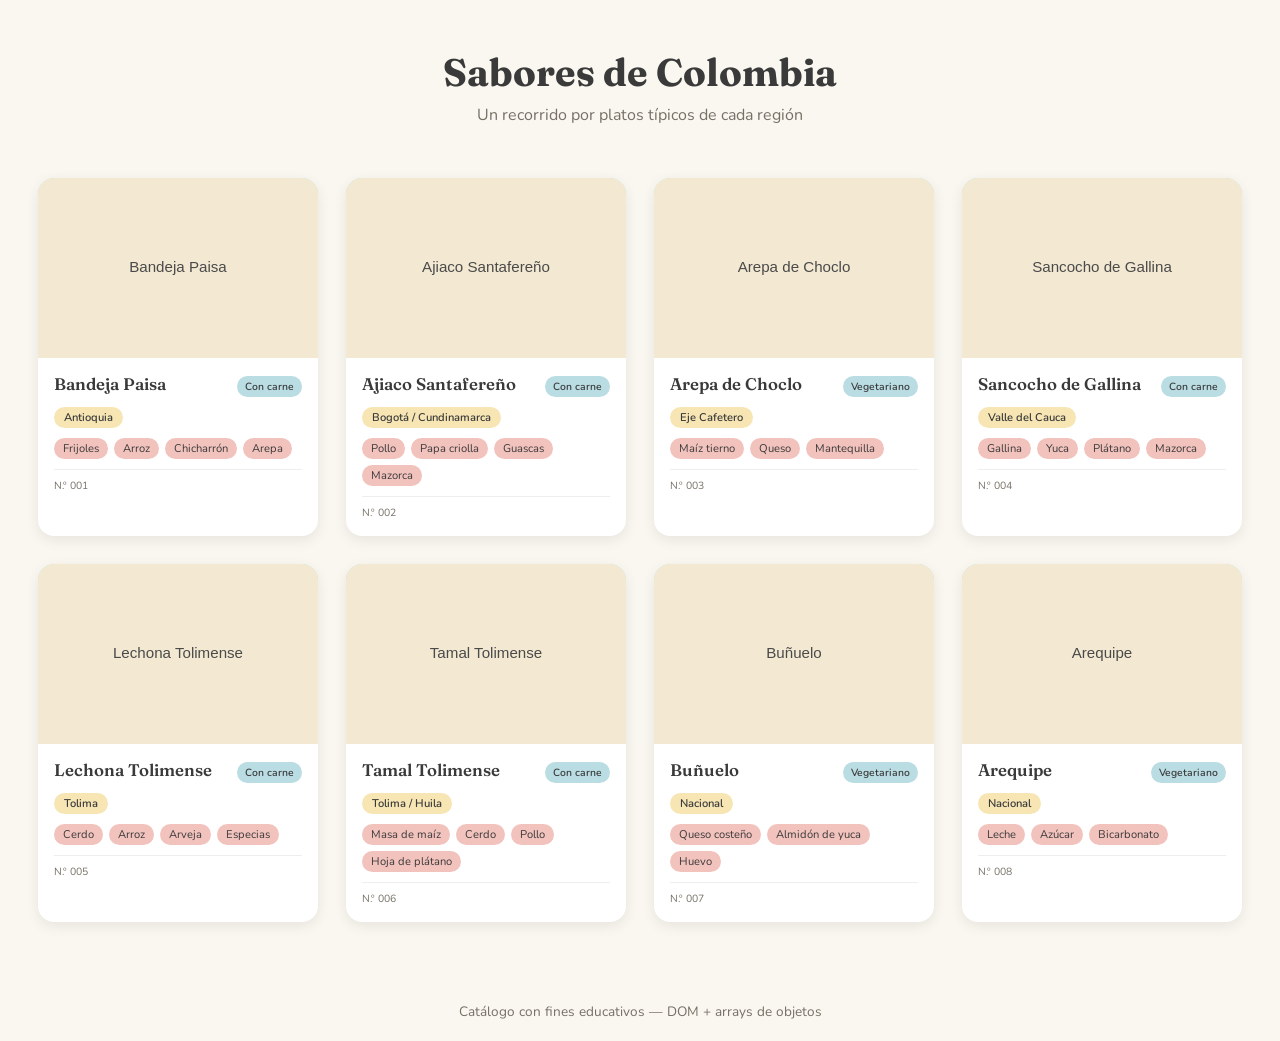
==== ejercicios/comida-colombia/index.html @ 6fc2fa32 "Add DOM cards exercise for Colombian typical food Adapts the array-of-objects + template-cloning pat" ====
<!DOCTYPE html>
<html lang="es">
<head>
  <meta charset="UTF-8" />
  <meta name="viewport" content="width=device-width, initial-scale=1.0" />
  <title>Comida Típica de Colombia</title>
  <link rel="preconnect" href="https://fonts.googleapis.com" />
  <link href="https://fonts.googleapis.com/css2?family=Fraunces:wght@600;700&family=Nunito:wght@400;600&display=swap" rel="stylesheet" />
  <link rel="stylesheet" href="style.css" />
</head>
<body>
  <header class="site-header">
    <h1>Sabores de Colombia</h1>
    <p class="subtitle">Un recorrido por platos típicos de cada región</p>
  </header>

  <main>
    <div id="inventario"></div>
  </main>

  <footer class="site-footer">
    <p>Catálogo con fines educativos — DOM + arrays de objetos</p>
  </footer>

  <template id="plato-template">
    <article class="food-card">
      <div class="food-img-frame">
        <img class="js-imagen" src="" alt="" />
        <div class="food-hover">
          <p class="food-hover-item">
            <span class="food-hover-label">Tiempo</span>
            <span class="js-tiempo"></span>
          </p>
          <p class="food-hover-item">
            <span class="food-hover-label">Sabores</span>
            <span class="js-sabores"></span>
          </p>
          <p class="food-hover-item">
            <span class="food-hover-label">Región</span>
            <span class="js-region-hover"></span>
          </p>
          <p class="food-hover-item">
            <span class="food-hover-label">Para acompañar</span>
            <span class="js-bebida"></span>
          </p>
        </div>
      </div>

      <div class="food-body">
        <div class="food-header">
          <h2 class="js-nombre"></h2>
          <span class="js-vegetariano food-veg-tag"></span>
        </div>

        <span class="js-region food-region-tag"></span>

        <ul class="js-ingredientes food-ingredientes"></ul>

        <p class="js-numero food-numero"></p>
      </div>
    </article>
  </template>

  <script src="index.js"></script>
</body>
</html>
---- ejercicios/comida-colombia/style.css ----
* {
  margin: 0;
  padding: 0;
  box-sizing: border-box;
}

:root {
  --amarillo-pastel: #f7e6b4;
  --azul-pastel: #b9dde3;
  --rojo-pastel: #f2c2bd;
  --crema: #faf7f0;
  --texto: #3a3a3a;
  --texto-suave: #767066;
}

body {
  font-family: 'Nunito', 'Segoe UI', Arial, sans-serif;
  background-color: var(--crema);
  color: var(--texto);
  min-height: 100vh;
}

/* Header */
.site-header {
  text-align: center;
  padding: 48px 20px 32px;
}

.site-header h1 {
  font-family: 'Fraunces', serif;
  font-size: 2.4rem;
  color: var(--texto);
}

.site-header .subtitle {
  margin-top: 8px;
  font-size: 1rem;
  color: var(--texto-suave);
}

/* Contenido principal */
main {
  padding: 20px 20px 60px;
}

#inventario {
  display: flex;
  justify-content: center;
  flex-wrap: wrap;
  gap: 28px;
}

/* ===== Carta minimalista ===== */
.food-card {
  width: 280px;
  border-radius: 16px;
  background: #ffffff;
  overflow: hidden;
  box-shadow: 0 4px 14px rgba(0, 0, 0, 0.08);
  transition: transform 0.2s ease, box-shadow 0.2s ease;
}

.food-card:hover {
  transform: translateY(-4px);
  box-shadow: 0 10px 22px rgba(0, 0, 0, 0.12);
}

/* Imagen + overlay de hover */
.food-img-frame {
  position: relative;
  height: 180px;
  background: var(--azul-pastel);
  overflow: hidden;
}

.food-img-frame img {
  width: 100%;
  height: 100%;
  object-fit: cover;
  display: block;
}

.food-hover {
  position: absolute;
  inset: 0;
  background: rgba(58, 58, 58, 0.88);
  color: #fff;
  padding: 16px;
  display: flex;
  flex-direction: column;
  justify-content: center;
  gap: 8px;
  opacity: 0;
  transition: opacity 0.25s ease;
}

.food-card:hover .food-hover {
  opacity: 1;
}

.food-hover-item {
  font-size: 0.8rem;
  line-height: 1.3;
}

.food-hover-label {
  display: block;
  font-size: 0.65rem;
  text-transform: uppercase;
  letter-spacing: 0.5px;
  color: var(--amarillo-pastel);
  margin-bottom: 2px;
}

/* Cuerpo de la carta */
.food-body {
  padding: 16px;
}

.food-header {
  display: flex;
  justify-content: space-between;
  align-items: baseline;
  gap: 8px;
  margin-bottom: 8px;
}

.food-header h2 {
  font-family: 'Fraunces', serif;
  font-size: 1.05rem;
  font-weight: 600;
}

.food-veg-tag {
  flex-shrink: 0;
  font-size: 0.65rem;
  font-weight: 600;
  padding: 3px 8px;
  border-radius: 999px;
  background: var(--azul-pastel);
  color: var(--texto);
}

.food-region-tag {
  display: inline-block;
  font-size: 0.7rem;
  font-weight: 600;
  padding: 3px 10px;
  border-radius: 999px;
  background: var(--amarillo-pastel);
  color: var(--texto);
  margin-bottom: 10px;
}

.food-ingredientes {
  list-style: none;
  display: flex;
  flex-wrap: wrap;
  gap: 6px;
  margin-bottom: 10px;
}

.food-ingredientes li {
  font-size: 0.7rem;
  padding: 3px 9px;
  border-radius: 999px;
  background: var(--rojo-pastel);
  color: var(--texto);
}

.food-numero {
  font-size: 0.65rem;
  color: var(--texto-suave);
  border-top: 1px solid #eee;
  padding-top: 8px;
}

/* Footer del sitio */
.site-footer {
  text-align: center;
  padding: 20px;
  color: var(--texto-suave);
  font-size: 0.85rem;
}

/* ===== Responsive ===== */
@media (max-width: 600px) {
  .site-header {
    padding: 32px 16px 24px;
  }

  .site-header h1 {
    font-size: 1.9rem;
  }

  #inventario {
    flex-direction: column;
    align-items: center;
  }

  .food-card {
    width: 100%;
    max-width: 320px;
  }
}
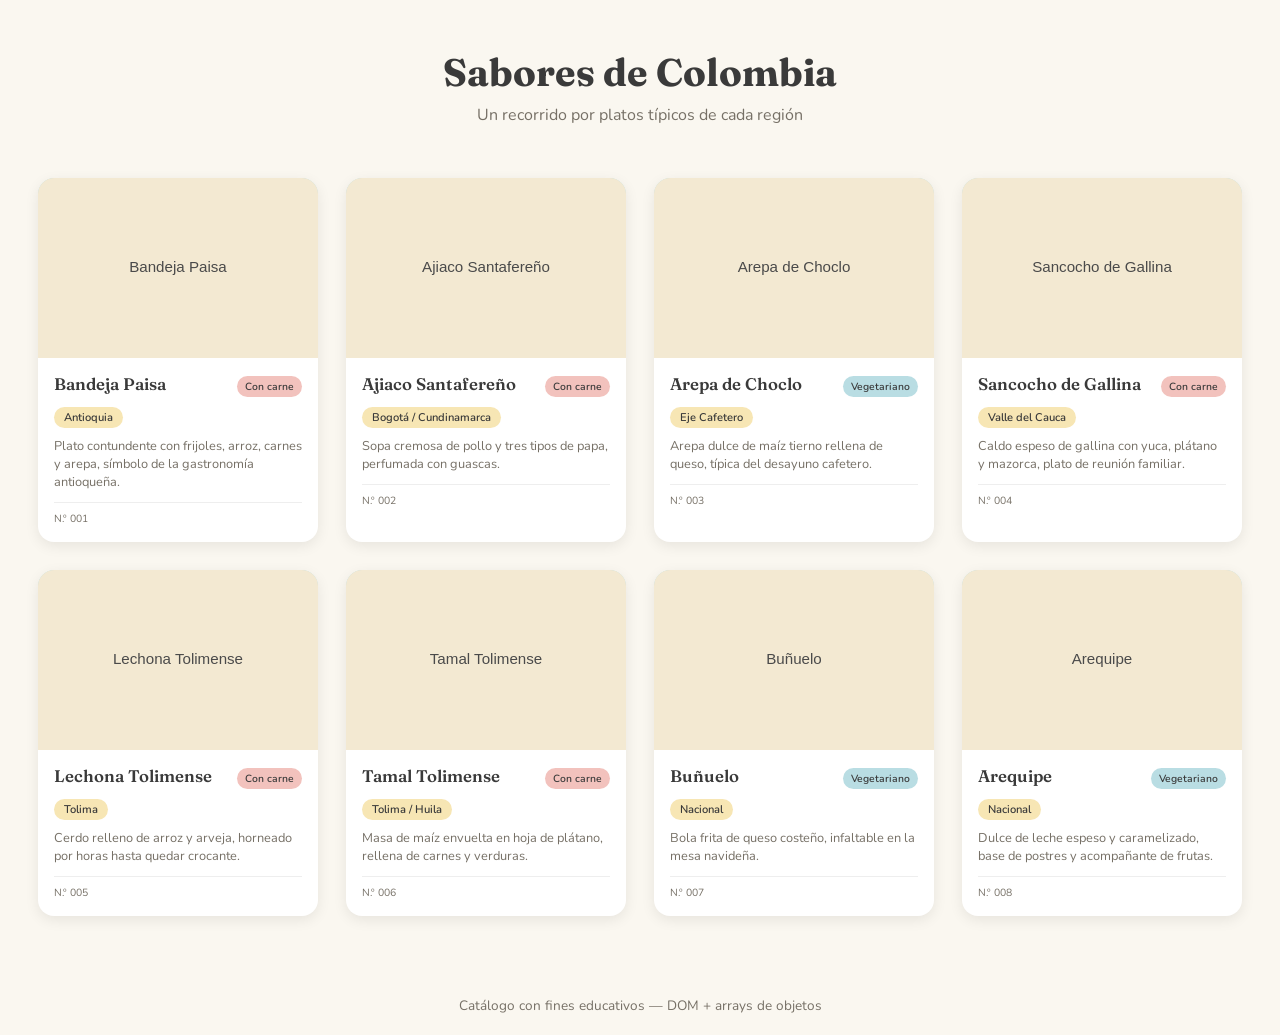
==== commit efc79fe3: "Make hover cover the full card and swap ingredients for a description Moves the hover overlay to sit" ====
--- a/ejercicios/comida-colombia/index.html
+++ b/ejercicios/comida-colombia/index.html
@@ -26,24 +26,6 @@
     <article class="food-card">
       <div class="food-img-frame">
         <img class="js-imagen" src="" alt="" />
-        <div class="food-hover">
-          <p class="food-hover-item">
-            <span class="food-hover-label">Tiempo</span>
-            <span class="js-tiempo"></span>
-          </p>
-          <p class="food-hover-item">
-            <span class="food-hover-label">Sabores</span>
-            <span class="js-sabores"></span>
-          </p>
-          <p class="food-hover-item">
-            <span class="food-hover-label">Región</span>
-            <span class="js-region-hover"></span>
-          </p>
-          <p class="food-hover-item">
-            <span class="food-hover-label">Para acompañar</span>
-            <span class="js-bebida"></span>
-          </p>
-        </div>
       </div>
 
       <div class="food-body">
@@ -54,9 +36,28 @@
 
         <span class="js-region food-region-tag"></span>
 
-        <ul class="js-ingredientes food-ingredientes"></ul>
+        <p class="js-descripcion food-descripcion"></p>
 
         <p class="js-numero food-numero"></p>
+      </div>
+
+      <div class="food-hover">
+        <p class="food-hover-item" aria-label="Tiempo de preparación">
+          <span class="food-hover-icon" aria-hidden="true">⏱</span>
+          <span class="js-tiempo"></span>
+        </p>
+        <p class="food-hover-item" aria-label="Sabores dominantes">
+          <span class="food-hover-icon" aria-hidden="true">👅</span>
+          <span class="js-sabores"></span>
+        </p>
+        <p class="food-hover-item" aria-label="Región tradicional">
+          <span class="food-hover-icon" aria-hidden="true">📍</span>
+          <span class="js-region-hover"></span>
+        </p>
+        <p class="food-hover-item" aria-label="Para acompañar">
+          <span class="food-hover-icon" aria-hidden="true">🥤</span>
+          <span class="js-bebida"></span>
+        </p>
       </div>
     </article>
   </template>
--- a/ejercicios/comida-colombia/style.css
+++ b/ejercicios/comida-colombia/style.css
@@ -52,6 +52,7 @@
 
 /* ===== Carta minimalista ===== */
 .food-card {
+  position: relative;
   width: 280px;
   border-radius: 16px;
   background: #ffffff;
@@ -65,9 +66,8 @@
   box-shadow: 0 10px 22px rgba(0, 0, 0, 0.12);
 }
 
-/* Imagen + overlay de hover */
+/* Imagen */
 .food-img-frame {
-  position: relative;
   height: 180px;
   background: var(--azul-pastel);
   overflow: hidden;
@@ -89,7 +89,7 @@
   display: flex;
   flex-direction: column;
   justify-content: center;
-  gap: 8px;
+  gap: 10px;
   opacity: 0;
   transition: opacity 0.25s ease;
 }
@@ -99,17 +99,18 @@
 }
 
 .food-hover-item {
-  font-size: 0.8rem;
+  display: flex;
+  align-items: center;
+  gap: 10px;
+  font-size: 0.85rem;
   line-height: 1.3;
 }
 
-.food-hover-label {
-  display: block;
-  font-size: 0.65rem;
-  text-transform: uppercase;
-  letter-spacing: 0.5px;
-  color: var(--amarillo-pastel);
-  margin-bottom: 2px;
+.food-hover-icon {
+  flex-shrink: 0;
+  width: 1.4em;
+  font-size: 1.3rem;
+  text-align: center;
 }
 
 /* Cuerpo de la carta */
@@ -141,6 +142,10 @@
   color: var(--texto);
 }
 
+.food-veg-tag--carne {
+  background: var(--rojo-pastel);
+}
+
 .food-region-tag {
   display: inline-block;
   font-size: 0.7rem;
@@ -152,20 +157,11 @@
   margin-bottom: 10px;
 }
 
-.food-ingredientes {
-  list-style: none;
-  display: flex;
-  flex-wrap: wrap;
-  gap: 6px;
+.food-descripcion {
+  font-size: 0.8rem;
+  color: var(--texto-suave);
+  line-height: 1.4;
   margin-bottom: 10px;
-}
-
-.food-ingredientes li {
-  font-size: 0.7rem;
-  padding: 3px 9px;
-  border-radius: 999px;
-  background: var(--rojo-pastel);
-  color: var(--texto);
 }
 
 .food-numero {
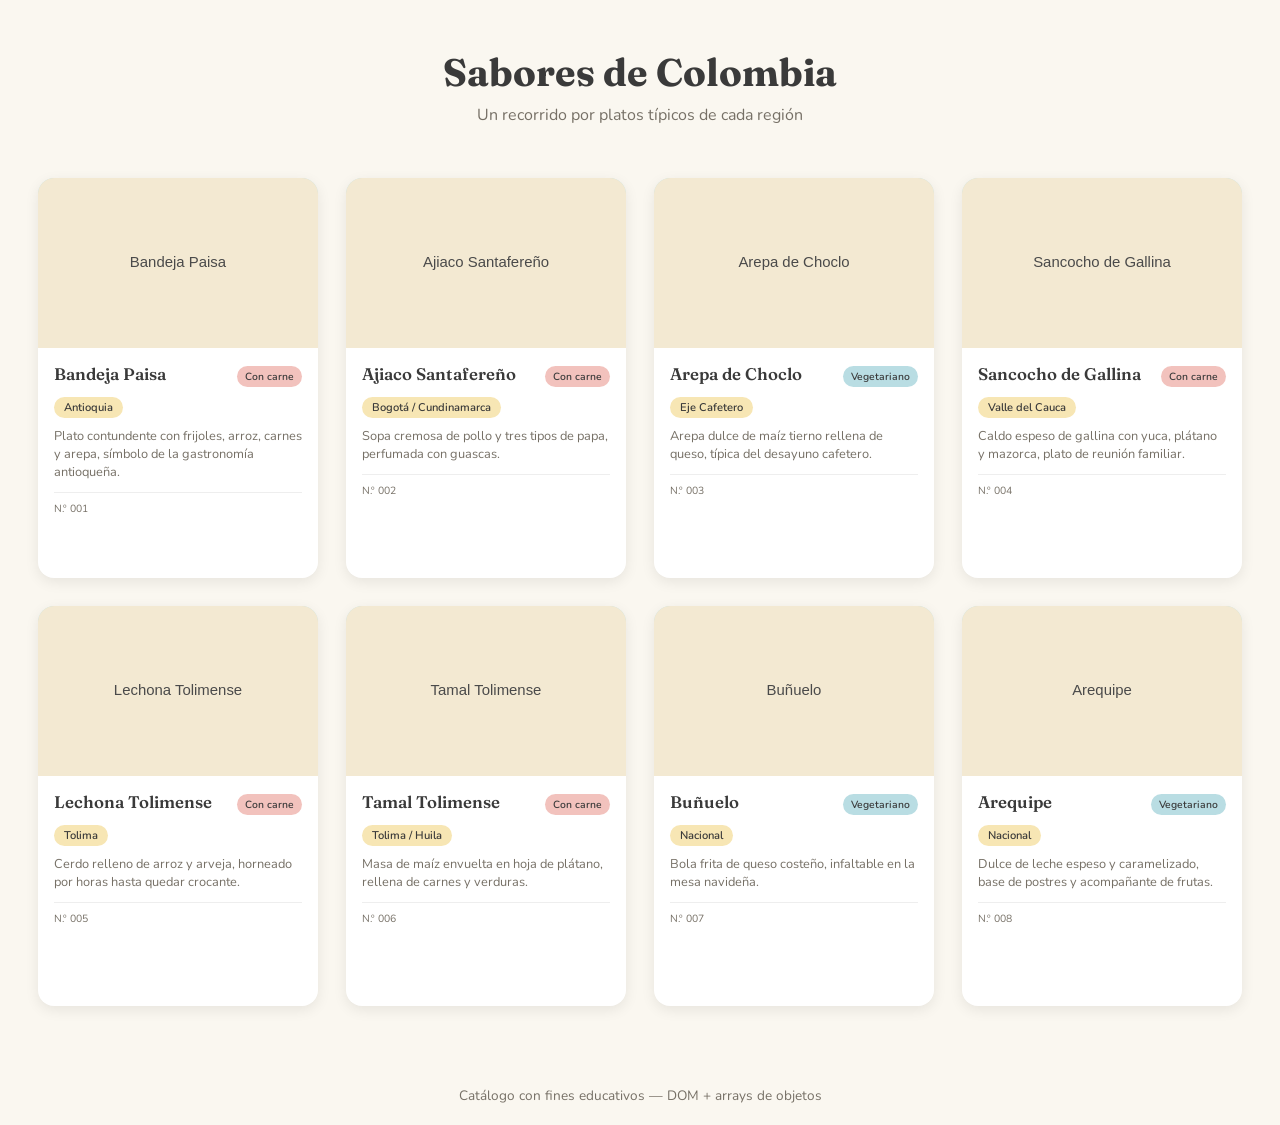
==== commit 4b2568ec: "Swap hover overlay for a 3D flip and fix the arequipe photo The card now rotates on hover (perspecti" ====
--- a/ejercicios/comida-colombia/index.html
+++ b/ejercicios/comida-colombia/index.html
@@ -22,42 +22,52 @@
     <p>Catálogo con fines educativos — DOM + arrays de objetos</p>
   </footer>
 
+  <!--
+    Esta plantilla NO se muestra en pantalla (así funciona <template>):
+    el navegador la guarda lista para clonar pero no la renderiza.
+    index.js clona su contenido una vez por cada plato del array y llena
+    los elementos .js-* con los datos de ese plato. Por eso acá abajo no
+    hay ninguna tarjeta "real" escrita a mano.
+  -->
   <template id="plato-template">
     <article class="food-card">
-      <div class="food-img-frame">
-        <img class="js-imagen" src="" alt="" />
-      </div>
+      <!-- .food-flipper es el que realmente gira (rotateY). Adentro tiene
+           dos caras superpuestas: cuando una mira al frente, la otra mira
+           "hacia atrás" (por eso food-face--back nace rotada 180°). -->
+      <div class="food-flipper">
+        <div class="food-face food-face--front">
+          <div class="food-img-frame">
+            <img class="js-imagen" src="" alt="" />
+          </div>
 
-      <div class="food-body">
-        <div class="food-header">
-          <h2 class="js-nombre"></h2>
-          <span class="js-vegetariano food-veg-tag"></span>
+          <div class="food-body">
+            <div class="food-header">
+              <h2 class="js-nombre"></h2>
+              <span class="js-vegetariano food-veg-tag"></span>
+            </div>
+
+            <span class="js-region food-region-tag"></span>
+
+            <p class="js-descripcion food-descripcion"></p>
+
+            <p class="js-numero food-numero"></p>
+          </div>
         </div>
 
-        <span class="js-region food-region-tag"></span>
-
-        <p class="js-descripcion food-descripcion"></p>
-
-        <p class="js-numero food-numero"></p>
-      </div>
-
-      <div class="food-hover">
-        <p class="food-hover-item" aria-label="Tiempo de preparación">
-          <span class="food-hover-icon" aria-hidden="true">⏱</span>
-          <span class="js-tiempo"></span>
-        </p>
-        <p class="food-hover-item" aria-label="Sabores dominantes">
-          <span class="food-hover-icon" aria-hidden="true">👅</span>
-          <span class="js-sabores"></span>
-        </p>
-        <p class="food-hover-item" aria-label="Región tradicional">
-          <span class="food-hover-icon" aria-hidden="true">📍</span>
-          <span class="js-region-hover"></span>
-        </p>
-        <p class="food-hover-item" aria-label="Para acompañar">
-          <span class="food-hover-icon" aria-hidden="true">🥤</span>
-          <span class="js-bebida"></span>
-        </p>
+        <div class="food-face food-face--back">
+          <p class="food-hover-item" aria-label="Tiempo de preparación">
+            <span class="food-hover-icon" aria-hidden="true">⏱</span>
+            <span class="js-tiempo"></span>
+          </p>
+          <p class="food-hover-item" aria-label="Sabores dominantes">
+            <span class="food-hover-icon" aria-hidden="true">👅</span>
+            <span class="js-sabores"></span>
+          </p>
+          <p class="food-hover-item" aria-label="Región tradicional">
+            <span class="food-hover-icon" aria-hidden="true">📍</span>
+            <span class="js-region-hover"></span>
+          </p>
+        </div>
       </div>
     </article>
   </template>
--- a/ejercicios/comida-colombia/style.css
+++ b/ejercicios/comida-colombia/style.css
@@ -50,25 +50,70 @@
   gap: 28px;
 }
 
-/* ===== Carta minimalista ===== */
+/* ===== Carta minimalista con giro 3D =====
+   .food-card necesita un alto fijo: al girar en el eje Y, las dos caras
+   quedan superpuestas (position: absolute cada una), así que algo tiene
+   que decirle al contenedor cuánto mide — si no, colapsaría a 0px.
+   perspective es la "distancia de la cámara" al plano de la tarjeta:
+   sin ella, el giro se vería aplastado en vez de tridimensional. */
 .food-card {
+  width: 280px;
+  height: 400px;
+  perspective: 1200px;
+}
+
+/* Este es el elemento que realmente rota. transform-style: preserve-3d
+   le dice al navegador que respete la profundidad 3D de sus hijos (las
+   dos caras) en vez de aplanarlos sobre el plano de la pantalla. */
+.food-flipper {
   position: relative;
-  width: 280px;
+  width: 100%;
+  height: 100%;
+  transition: transform 0.6s cubic-bezier(0.4, 0.2, 0.2, 1);
+  transform-style: preserve-3d;
+}
+
+/* Al hacer hover sobre la carta, giramos el flipper 180° sobre el eje Y
+   (como si fuera una moneda parada girando). Las dos caras van pegadas
+   a este mismo elemento, así que giran juntas. */
+.food-card:hover .food-flipper {
+  transform: rotateY(180deg);
+}
+
+/* Ambas caras ocupan exactamente el mismo espacio (inset: 0 sobre el
+   flipper, que mide 100% x 100%). backface-visibility: hidden es la
+   clave: sin esto, verías la cara de atrás "en espejo" transparentándose
+   sobre la de adelante en vez de que una tape a la otra. */
+.food-face {
+  position: absolute;
+  inset: 0;
   border-radius: 16px;
+  overflow: hidden;
+  backface-visibility: hidden;
+  box-shadow: 0 4px 14px rgba(0, 0, 0, 0.08);
+}
+
+.food-face--front {
   background: #ffffff;
-  overflow: hidden;
-  box-shadow: 0 4px 14px rgba(0, 0, 0, 0.08);
-  transition: transform 0.2s ease, box-shadow 0.2s ease;
-}
-
-.food-card:hover {
-  transform: translateY(-4px);
-  box-shadow: 0 10px 22px rgba(0, 0, 0, 0.12);
+}
+
+/* Esta cara nace ya rotada 180° — por eso al inicio no se ve (queda
+   mirando "hacia atrás"). Cuando el flipper gira 180°, esta rotación se
+   cancela con la del flipper y queda mirando al frente. */
+.food-face--back {
+  background: rgba(58, 58, 58, 0.95);
+  color: #fff;
+  transform: rotateY(180deg);
+  padding: 24px;
+  display: flex;
+  flex-direction: column;
+  justify-content: center;
+  gap: 14px;
 }
 
 /* Imagen */
 .food-img-frame {
-  height: 180px;
+  height: 170px;
   background: var(--azul-pastel);
   overflow: hidden;
 }
@@ -78,24 +123,6 @@
   height: 100%;
   object-fit: cover;
   display: block;
-}
-
-.food-hover {
-  position: absolute;
-  inset: 0;
-  background: rgba(58, 58, 58, 0.88);
-  color: #fff;
-  padding: 16px;
-  display: flex;
-  flex-direction: column;
-  justify-content: center;
-  gap: 10px;
-  opacity: 0;
-  transition: opacity 0.25s ease;
-}
-
-.food-card:hover .food-hover {
-  opacity: 1;
 }
 
 .food-hover-item {
@@ -142,6 +169,8 @@
   color: var(--texto);
 }
 
+/* El JS agrega esta clase solo cuando esVegetariano es false — es la parte
+   visual del dato booleano: azul por defecto, rojo cuando el plato lleva carne. */
 .food-veg-tag--carne {
   background: var(--rojo-pastel);
 }
@@ -179,7 +208,34 @@
   font-size: 0.85rem;
 }
 
-/* ===== Responsive ===== */
+/* =====================================================
+   Responsive — 3 breakpoints: desktop (base), tablet, mobile
+   Desktop: estilos base de arriba (> 1024px)
+   Tablet:  hasta 1024px  → cartas un poco más chicas, mismo grid
+   Mobile:  hasta 600px   → una sola columna
+   ===================================================== */
+
+/* Tablet */
+@media (max-width: 1024px) {
+  main {
+    padding: 16px 16px 48px;
+  }
+
+  #inventario {
+    gap: 20px;
+  }
+
+  .food-card {
+    width: 240px;
+    height: 370px;
+  }
+
+  .food-img-frame {
+    height: 140px;
+  }
+}
+
+/* Mobile */
 @media (max-width: 600px) {
   .site-header {
     padding: 32px 16px 24px;
@@ -197,5 +253,6 @@
   .food-card {
     width: 100%;
     max-width: 320px;
-  }
-}
+    height: 420px;
+  }
+}
